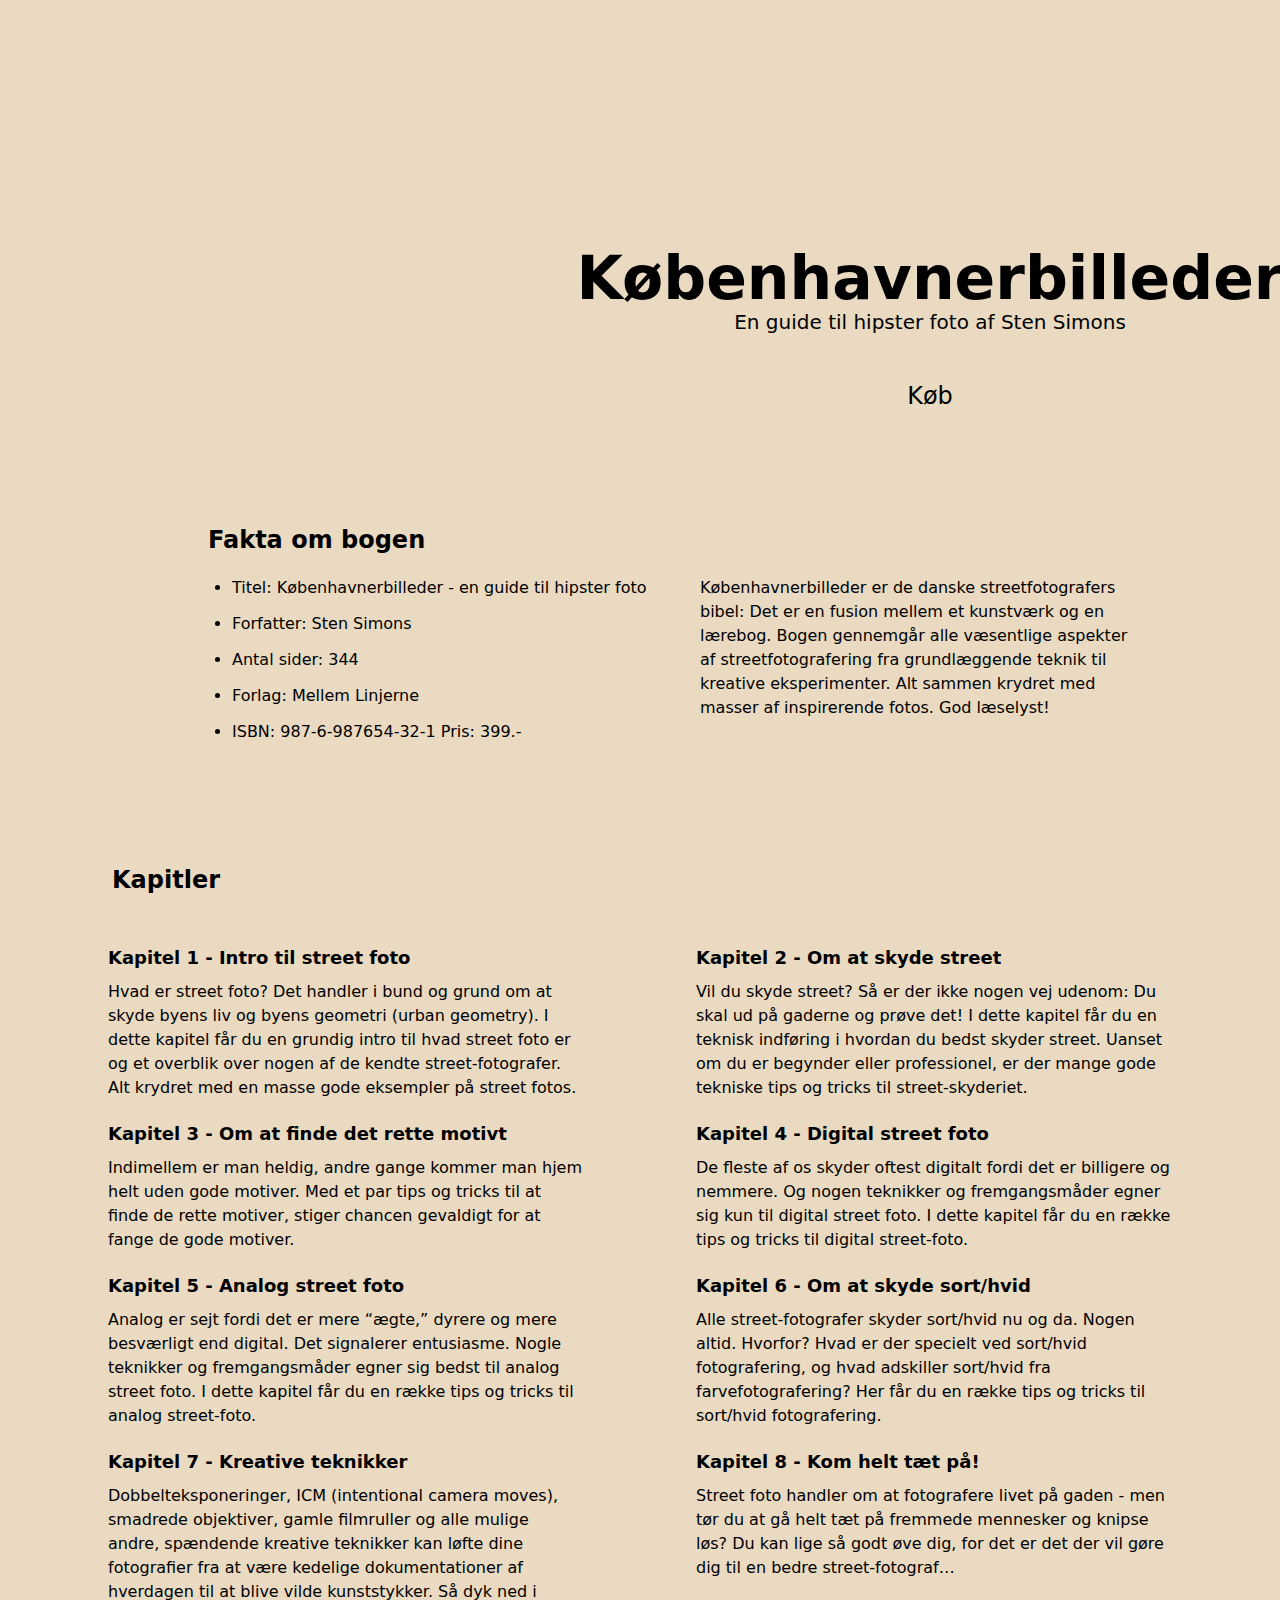
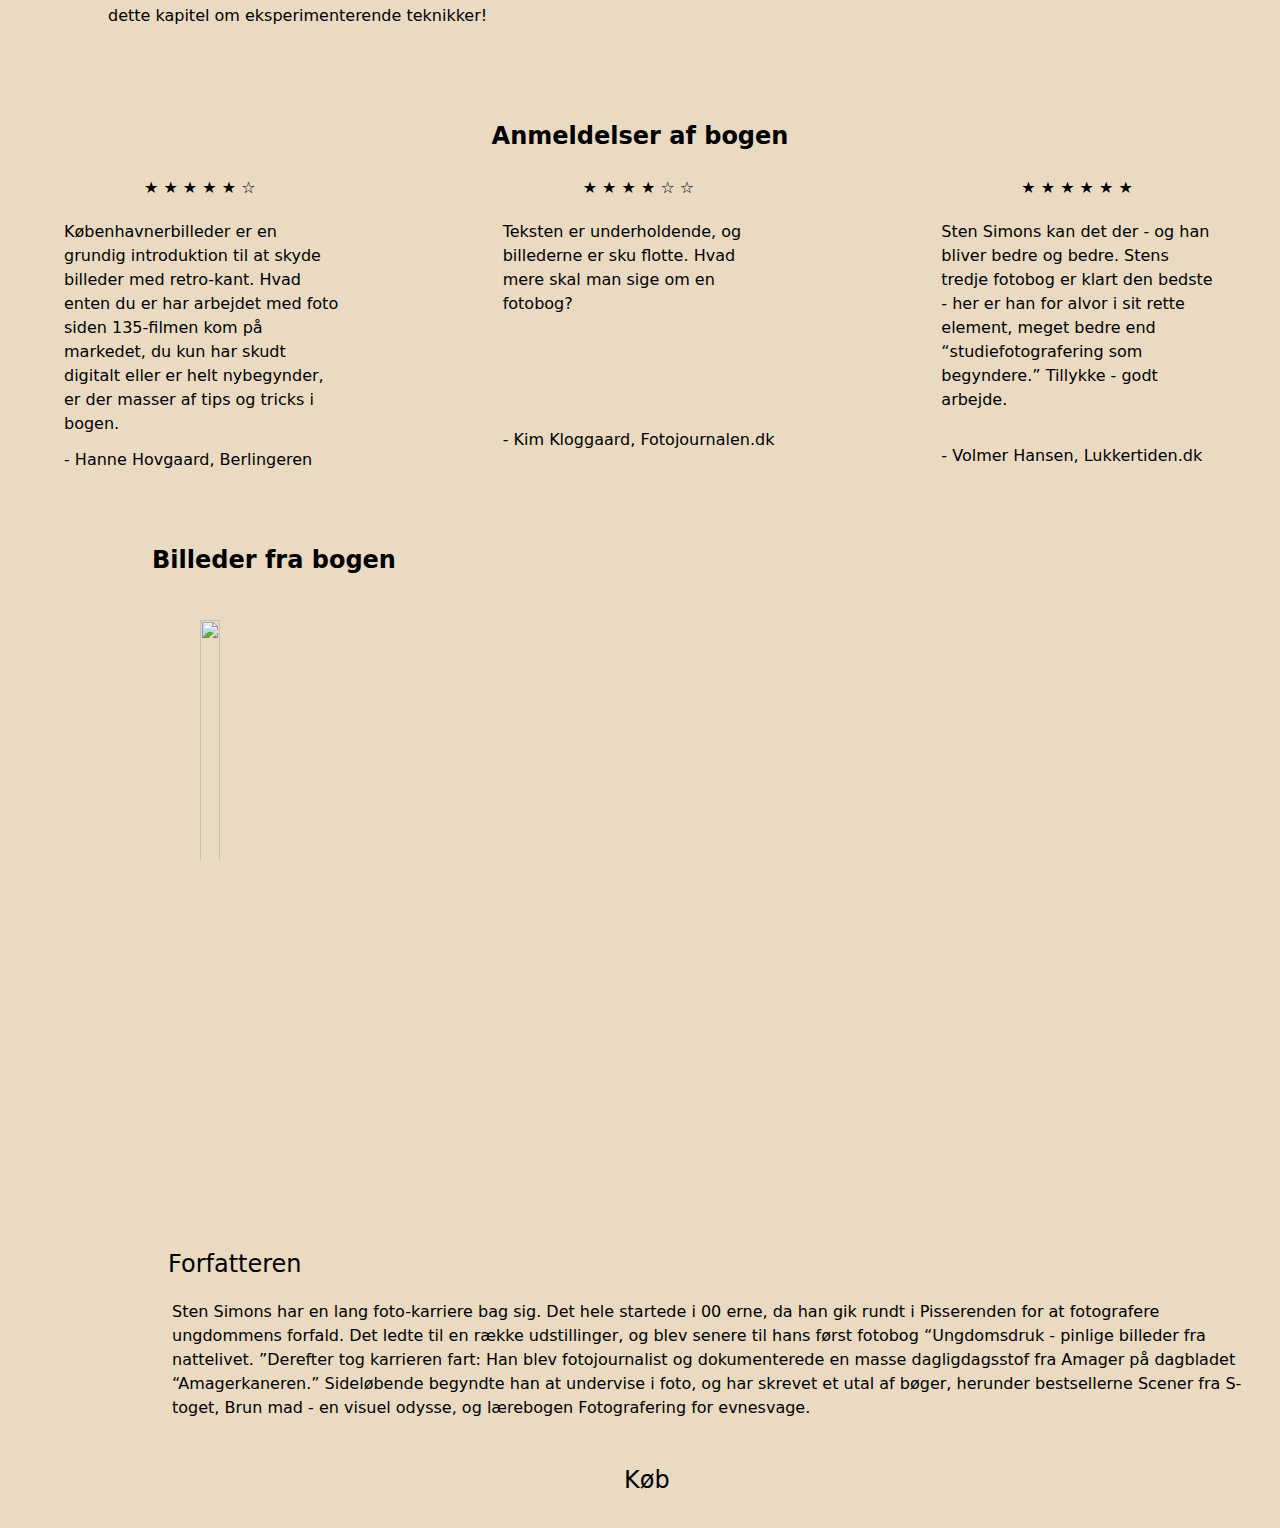
==== index.html @ d5d64728 "Updates" ====
<!DOCTYPE html>
<html lang="en">
  <head>
    <meta charset="UTF-8" />
    <link rel="icon" type="image/svg+xml" href="/vite.svg" />
    <meta name="viewport" content="width=device-width, initial-scale=1.0" />
    <title>Vite App</title>
    <script type="module" crossorigin src="./assets/main.ae54f498.js"></script>
    <link rel="stylesheet" href="./assets/index.a25d8019.css">
  </head>
  <body class=" grid bg-primary bg-green-50">
    <section class=" lg:grid lg:grid-cols-2 lg:mt-10" >
      <div class="lg:max-w-screen-lg">
      <img  src="../billeder/kobenhavnerbilleder_sten_simons.webp" alt="" />
      </div>

      <div class=" m-5 flex flex-col place-items-center lg:mt-52 lg:max-w-screen-lg lg:mr-20 ">
      <h1 class="text-xl font-bold lg:text-6xl">Københavnerbilleder</h1>
      <p class="lg:text-xl">En guide til hipster foto af Sten Simons</p>

      <button class="lg:mt-8 m-auto rounded-md bg-black py-3 px-20 hover:bg-slate-600">
          <p class="text-2xl text-slate-100">Køb</p>
      </button>
      </div>
    </section>

    <h2 class="text-2xl font-bold lg:ml-52 lg:mt-20">Fakta om bogen</h2>
    <section class="flex gap-10 p-20 lg:grid lg:grid-cols-2 lg:ml-44 lg:mr-24 lg:justify-center lg:p-14 lg:pt-5">
      
      <div>
          <li>Titel: Københavnerbilleder - en guide til hipster foto</li>
          <li class="mt-3">Forfatter: Sten Simons</li>
          <li class="mt-3">Antal sider: 344</li>
          <li class="mt-3">Forlag: Mellem Linjerne</li>
          <li class="mt-3">ISBN: 987-6-987654-32-1 Pris: 399.-</li>
      </div>

      <div>
        <p class="lg:text-">
          Københavnerbilleder er de danske streetfotografers bibel: Det er en
          fusion mellem et kunstværk og en lærebog. Bogen gennemgår alle
          væsentlige aspekter af streetfotografering fra grundlæggende teknik
          til kreative eksperimenter. Alt sammen krydret med masser af
          inspirerende fotos. God læselyst!
        </p>
      </div>
    </section>

    <section class=" grid grid-cols-3 gap-5 lg:ml-5 lg:mr-5">
      <img class="" src="../billeder/kobenhavnerbilleder-sten-simons.webp" alt="" />
      <img class="" src="../billeder/kobenhavnerbilleder_oppefra.webp" alt="" />
      <img class="" src="../billeder/kobenhavnerbilleder_aaben_venstre.webp" alt="" />
    </section>

     <h2 class="text-2xl font-bold lg:ml-28 lg:mt-16">Kapitler</h2>
    <section class="p-5 lg:grid lg:grid-cols-2 lg:p-7 lg:gap-x-28 lg:ml-20 lg:mr-20">
      <div class="lg:mt-5">
      <h3 class="text-lg mb-2 font-bold">Kapitel 1 - Intro til street foto</h3>
      <p class="">
        Hvad er street foto? Det handler i bund og grund om at skyde byens liv
        og byens geometri (urban geometry). I dette kapitel får du en grundig
        intro til hvad street foto er og et overblik over nogen af de kendte
        street-fotografer. Alt krydret med en masse gode eksempler på street
        fotos.
      </p>
      </div>

      <div>
      <h3 class="text-lg mb-2 mt-5 font-bold">Kapitel 2 - Om at skyde street</h3>
      <p class="">
        Vil du skyde street? Så er der ikke nogen vej udenom: Du skal ud på
        gaderne og prøve det! I dette kapitel får du en teknisk indføring i
        hvordan du bedst skyder street. Uanset om du er begynder eller
        professionel, er der mange gode tekniske tips og tricks til
        street-skyderiet.
      </p>
      </div>

      <div>
      <h3 class="text-lg mb-2 mt-5 font-bold" >Kapitel 3 - Om at finde det rette motivt</h3>
      <p class="">
        Indimellem er man heldig, andre gange kommer man hjem helt uden gode
        motiver. Med et par tips og tricks til at finde de rette motiver, stiger
        chancen gevaldigt for at fange de gode motiver.
      </p>
      </div>

      <div>
      <h3 class="text-lg mb-2 mt-5 font-bold">Kapitel 4 - Digital street foto</h3>
      <p class="">
        De fleste af os skyder oftest digitalt fordi det er billigere og
        nemmere. Og nogen teknikker og fremgangsmåder egner sig kun til digital
        street foto. I dette kapitel får du en række tips og tricks til digital
        street-foto.
      </p>
      </div>

      <div>
      <h3 class="text-lg mb-2 mt-5 font-bold">Kapitel 5 - Analog street foto</h3>
      <p class="">
        Analog er sejt fordi det er mere “ægte,” dyrere og mere besværligt end
        digital. Det signalerer entusiasme. Nogle teknikker og fremgangsmåder
        egner sig bedst til analog street foto. I dette kapitel får du en række
        tips og tricks til analog street-foto.
      </p>
      </div>
      <div>
      <h3 class="text-lg mb-2 mt-5 font-bold" >Kapitel 6 - Om at skyde sort/hvid</h3>
      <p class="">
        Alle street-fotografer skyder sort/hvid nu og da. Nogen altid. Hvorfor?
        Hvad er der specielt ved sort/hvid fotografering, og hvad adskiller
        sort/hvid fra farvefotografering? Her får du en række tips og tricks til
        sort/hvid fotografering.
      </p>
      </div>

      <div>
      <h3 class="text-lg mb-2 mt-5 font-bold">Kapitel 7 - Kreative teknikker</h3>
      <p class="">
        Dobbelteksponeringer, ICM (intentional camera moves), smadrede
        objektiver, gamle filmruller og alle mulige andre, spændende kreative
        teknikker kan løfte dine fotografier fra at være kedelige
        dokumentationer af hverdagen til at blive vilde kunststykker. Så dyk ned
        i dette kapitel om eksperimenterende teknikker!
      </p>
      </div>

      <div>
      <h3 class="text-lg mb-2 mt-5 font-bold">Kapitel 8 - Kom helt tæt på!</h3>
      <p class="">
        Street foto handler om at fotografere livet på gaden - men tør du at gå
        helt tæt på fremmede mennesker og knipse løs? Du kan lige så godt øve
        dig, for det er det der vil gøre dig til en bedre street-fotograf…
      </p>
      </div>
    </section>

     <h2 class="text-2xl lg:flex lg:justify-center font-bold lg:mt-16 bg-green-100">Anmeldelser af bogen</h2>
    <section class=" lg:grid lg:grid-cols-3 lg:gap-9  bg-green-100 " >

      
      <div class="lg:mx-16 lg:my-6 ">
        <!-- <p class="font-bold">5 af 6 stjerner</p> -->
         <p class="text-black-500 lg:ml-20">&#9733 &#9733 &#9733 &#9733 &#9733 &#9734</p>
        <p class="mt-5">
          Københavnerbilleder er en grundig introduktion til at skyde billeder
          med retro-kant. Hvad enten du er har arbejdet med foto siden
          135-filmen kom på markedet, du kun har skudt digitalt eller er helt
          nybegynder, er der masser af tips og tricks i bogen.
        </p>
        <ul class="mt-3">
          <li>- Hanne Hovgaard, Berlingeren</li>
        </ul>
      </div>

      <div class=" lg:mx-16 lg:my-6">
        <!-- <p class="font-bold">4 af 6 stjerner</p> -->
         <p class="text-black-500 lg:ml-20">&#9733 &#9733 &#9733 &#9733 &#9734 &#9734</p>
        <p class="mt-5">
          Teksten er underholdende, og billederne er sku flotte. Hvad mere skal
          man sige om en fotobog?
        </p>
        <ul class="mt-28" >
          <li>- Kim Kloggaard, Fotojournalen.dk</li>
        </ul>
      </div>

      <div class="lg:mx-16 lg:my-6">
        <!-- <p class="font-bold">6 af 6 stjerner</p> -->
         <p class="text-black-500 lg:ml-20">&#9733 &#9733 &#9733 &#9733 &#9733 &#9733</p>
        <p class="mt-5">
          Sten Simons kan det der - og han bliver bedre og bedre. Stens tredje
          fotobog er klart den bedste - her er han for alvor i sit rette
          element, meget bedre end “studiefotografering som begyndere.” Tillykke
          - godt arbejde.
        </p>
        <ul class="mt-8">
          <li>- Volmer Hansen, Lukkertiden.dk</li>
        </ul>
      </div>
    </section>

    <h2 class="p-2 text-2xl lg:ml-36 lg:mt-10 font-bold">Billeder fra bogen</h2>
    <section class="p-4 lg:p-48 lg:pt-3" > 
      <div class="grid grid-cols-3" >
    <img class="p-2 h-44 lg:h-full" src="../billeder/foraar-med-et-agfa-le-box-2021-17.webp" alt="" />
     <img class="p-2" src="../billeder/orestad-til-islands-brygge-pentax-auto-110.webp" alt="" />
      <img class="p-2" src="../billeder/orestad-til-islands-brygge-pentax-auto-110-24.webp" alt="" />
       <img class="p-2 lg:h-64 lg:w-max" src="../billeder/orestad-til-islands-brygge-pentax-auto-110-17.webp" alt="" />
        <img class="p-2" src="../billeder/amarminoen-med-et-agfa-le-box-11.webp" alt="" />
          <img class="p-2" src="../billeder/agfa-genanvendeligt-kamera-35mm-film-2-5.webp" alt="" />
         </div>
          <div class="grid grid-cols-4" >
          <img class="p-2" src="../billeder/nikkormat-ft2-orestad-c-6.webp" alt="" />
            <img class="p-2" src="../billeder/amarminoen-med-et-agfa-le-box-12.webp" alt="" />
             <img class="p-2 lg:h-max" src="../billeder/_6090022.webp" alt="" />
               <img class="p-2" src="../billeder/nikkormat-ft2-remiseparken-7.webp" alt="" />
         </div>
  </section>

        
  
  <section class="gap-3 flex p-5">
  <div>
    <img class="mt-5 h-full lg:h-2/3 lg:mt-0 lg:ml-32" src="../billeder/sten_simons.jpg" alt="">
  </div>

  <div class=" lg:mt-36">
      <h2 class="p-2 text-2xl">Forfatteren</h2>
      <p class="p-3">
       Sten Simons har en lang foto-karriere bag sig. Det hele startede i 00 erne, da han gik rundt i Pisserenden for at fotografere ungdommens forfald. Det ledte til en række udstillinger, og blev senere til hans først fotobog “Ungdomsdruk - pinlige billeder fra nattelivet. ”Derefter tog karrieren fart: Han blev fotojournalist og dokumenterede en masse dagligdagsstof fra Amager på dagbladet “Amagerkaneren.” Sideløbende begyndte han at undervise i foto, og har skrevet et utal af bøger, herunder bestsellerne Scener fra S-toget, Brun mad - en visuel odysse, og lærebogen Fotografering for evnesvage.
      </p>
      <button class="lg:ml-96 mt-5 m-auto rounded-md bg-black py-3 px-20 hover:bg-slate-600">
          <p class="text-2xl text-slate-100">Køb</p>
      </button>
  </div>
  </section>

   <footer>
   </footer>
    
  </body>
</html>
---- assets/index.a25d8019.css ----
*,:before,:after{box-sizing:border-box;border-width:0;border-style:solid;border-color:currentColor}:before,:after{--tw-content: ""}html{line-height:1.5;-webkit-text-size-adjust:100%;-moz-tab-size:4;-o-tab-size:4;tab-size:4;font-family:ui-sans-serif,system-ui,-apple-system,BlinkMacSystemFont,Segoe UI,Roboto,Helvetica Neue,Arial,Noto Sans,sans-serif,"Apple Color Emoji","Segoe UI Emoji",Segoe UI Symbol,"Noto Color Emoji"}body{margin:0;line-height:inherit}hr{height:0;color:inherit;border-top-width:1px}abbr:where([title]){-webkit-text-decoration:underline dotted;text-decoration:underline dotted}h1,h2,h3,h4,h5,h6{font-size:inherit;font-weight:inherit}a{color:inherit;text-decoration:inherit}b,strong{font-weight:bolder}code,kbd,samp,pre{font-family:ui-monospace,SFMono-Regular,Menlo,Monaco,Consolas,Liberation Mono,Courier New,monospace;font-size:1em}small{font-size:80%}sub,sup{font-size:75%;line-height:0;position:relative;vertical-align:baseline}sub{bottom:-.25em}sup{top:-.5em}table{text-indent:0;border-color:inherit;border-collapse:collapse}button,input,optgroup,select,textarea{font-family:inherit;font-size:100%;font-weight:inherit;line-height:inherit;color:inherit;margin:0;padding:0}button,select{text-transform:none}button,[type=button],[type=reset],[type=submit]{-webkit-appearance:button;background-color:transparent;background-image:none}:-moz-focusring{outline:auto}:-moz-ui-invalid{box-shadow:none}progress{vertical-align:baseline}::-webkit-inner-spin-button,::-webkit-outer-spin-button{height:auto}[type=search]{-webkit-appearance:textfield;outline-offset:-2px}::-webkit-search-decoration{-webkit-appearance:none}::-webkit-file-upload-button{-webkit-appearance:button;font:inherit}summary{display:list-item}blockquote,dl,dd,h1,h2,h3,h4,h5,h6,hr,figure,p,pre{margin:0}fieldset{margin:0;padding:0}legend{padding:0}ol,ul,menu{list-style:none;margin:0;padding:0}textarea{resize:vertical}input::-moz-placeholder,textarea::-moz-placeholder{opacity:1;color:#9ca3af}input::placeholder,textarea::placeholder{opacity:1;color:#9ca3af}button,[role=button]{cursor:pointer}:disabled{cursor:default}img,svg,video,canvas,audio,iframe,embed,object{display:block;vertical-align:middle}img,video{max-width:100%;height:auto}[type=text],[type=email],[type=url],[type=password],[type=number],[type=date],[type=datetime-local],[type=month],[type=search],[type=tel],[type=time],[type=week],[multiple],textarea,select{-webkit-appearance:none;-moz-appearance:none;appearance:none;background-color:#fff;border-color:#6b7280;border-width:1px;border-radius:0;padding:.5rem .75rem;font-size:1rem;line-height:1.5rem;--tw-shadow: 0 0 #0000}[type=text]:focus,[type=email]:focus,[type=url]:focus,[type=password]:focus,[type=number]:focus,[type=date]:focus,[type=datetime-local]:focus,[type=month]:focus,[type=search]:focus,[type=tel]:focus,[type=time]:focus,[type=week]:focus,[multiple]:focus,textarea:focus,select:focus{outline:2px solid transparent;outline-offset:2px;--tw-ring-inset: var(--tw-empty, );--tw-ring-offset-width: 0px;--tw-ring-offset-color: #fff;--tw-ring-color: #2563eb;--tw-ring-offset-shadow: var(--tw-ring-inset) 0 0 0 var(--tw-ring-offset-width) var(--tw-ring-offset-color);--tw-ring-shadow: var(--tw-ring-inset) 0 0 0 calc(1px + var(--tw-ring-offset-width)) var(--tw-ring-color);box-shadow:var(--tw-ring-offset-shadow),var(--tw-ring-shadow),var(--tw-shadow);border-color:#2563eb}input::-moz-placeholder,textarea::-moz-placeholder{color:#6b7280;opacity:1}input::placeholder,textarea::placeholder{color:#6b7280;opacity:1}::-webkit-datetime-edit-fields-wrapper{padding:0}::-webkit-date-and-time-value{min-height:1.5em}::-webkit-datetime-edit,::-webkit-datetime-edit-year-field,::-webkit-datetime-edit-month-field,::-webkit-datetime-edit-day-field,::-webkit-datetime-edit-hour-field,::-webkit-datetime-edit-minute-field,::-webkit-datetime-edit-second-field,::-webkit-datetime-edit-millisecond-field,::-webkit-datetime-edit-meridiem-field{padding-top:0;padding-bottom:0}select{background-image:url("data:image/svg+xml,%3csvg xmlns='http://www.w3.org/2000/svg' fill='none' viewBox='0 0 20 20'%3e%3cpath stroke='%236b7280' stroke-linecap='round' stroke-linejoin='round' stroke-width='1.5' d='M6 8l4 4 4-4'/%3e%3c/svg%3e");background-position:right .5rem center;background-repeat:no-repeat;background-size:1.5em 1.5em;padding-right:2.5rem;-webkit-print-color-adjust:exact;color-adjust:exact;print-color-adjust:exact}[multiple]{background-image:initial;background-position:initial;background-repeat:unset;background-size:initial;padding-right:.75rem;-webkit-print-color-adjust:unset;color-adjust:unset;print-color-adjust:unset}[type=checkbox],[type=radio]{-webkit-appearance:none;-moz-appearance:none;appearance:none;padding:0;-webkit-print-color-adjust:exact;color-adjust:exact;print-color-adjust:exact;display:inline-block;vertical-align:middle;background-origin:border-box;-webkit-user-select:none;-moz-user-select:none;user-select:none;flex-shrink:0;height:1rem;width:1rem;color:#2563eb;background-color:#fff;border-color:#6b7280;border-width:1px;--tw-shadow: 0 0 #0000}[type=checkbox]{border-radius:0}[type=radio]{border-radius:100%}[type=checkbox]:focus,[type=radio]:focus{outline:2px solid transparent;outline-offset:2px;--tw-ring-inset: var(--tw-empty, );--tw-ring-offset-width: 2px;--tw-ring-offset-color: #fff;--tw-ring-color: #2563eb;--tw-ring-offset-shadow: var(--tw-ring-inset) 0 0 0 var(--tw-ring-offset-width) var(--tw-ring-offset-color);--tw-ring-shadow: var(--tw-ring-inset) 0 0 0 calc(2px + var(--tw-ring-offset-width)) var(--tw-ring-color);box-shadow:var(--tw-ring-offset-shadow),var(--tw-ring-shadow),var(--tw-shadow)}[type=checkbox]:checked,[type=radio]:checked{border-color:transparent;background-color:currentColor;background-size:100% 100%;background-position:center;background-repeat:no-repeat}[type=checkbox]:checked{background-image:url("data:image/svg+xml,%3csvg viewBox='0 0 16 16' fill='white' xmlns='http://www.w3.org/2000/svg'%3e%3cpath d='M12.207 4.793a1 1 0 010 1.414l-5 5a1 1 0 01-1.414 0l-2-2a1 1 0 011.414-1.414L6.5 9.086l4.293-4.293a1 1 0 011.414 0z'/%3e%3c/svg%3e")}[type=radio]:checked{background-image:url("data:image/svg+xml,%3csvg viewBox='0 0 16 16' fill='white' xmlns='http://www.w3.org/2000/svg'%3e%3ccircle cx='8' cy='8' r='3'/%3e%3c/svg%3e")}[type=checkbox]:checked:hover,[type=checkbox]:checked:focus,[type=radio]:checked:hover,[type=radio]:checked:focus{border-color:transparent;background-color:currentColor}[type=checkbox]:indeterminate{background-image:url("data:image/svg+xml,%3csvg xmlns='http://www.w3.org/2000/svg' fill='none' viewBox='0 0 16 16'%3e%3cpath stroke='white' stroke-linecap='round' stroke-linejoin='round' stroke-width='2' d='M4 8h8'/%3e%3c/svg%3e");border-color:transparent;background-color:currentColor;background-size:100% 100%;background-position:center;background-repeat:no-repeat}[type=checkbox]:indeterminate:hover,[type=checkbox]:indeterminate:focus{border-color:transparent;background-color:currentColor}[type=file]{background:unset;border-color:inherit;border-width:0;border-radius:0;padding:0;font-size:unset;line-height:inherit}[type=file]:focus{outline:1px solid ButtonText;outline:1px auto -webkit-focus-ring-color}*,:before,:after{--tw-border-spacing-x: 0;--tw-border-spacing-y: 0;--tw-translate-x: 0;--tw-translate-y: 0;--tw-rotate: 0;--tw-skew-x: 0;--tw-skew-y: 0;--tw-scale-x: 1;--tw-scale-y: 1;--tw-pan-x: ;--tw-pan-y: ;--tw-pinch-zoom: ;--tw-scroll-snap-strictness: proximity;--tw-ordinal: ;--tw-slashed-zero: ;--tw-numeric-figure: ;--tw-numeric-spacing: ;--tw-numeric-fraction: ;--tw-ring-inset: ;--tw-ring-offset-width: 0px;--tw-ring-offset-color: #fff;--tw-ring-color: rgb(59 130 246 / .5);--tw-ring-offset-shadow: 0 0 #0000;--tw-ring-shadow: 0 0 #0000;--tw-shadow: 0 0 #0000;--tw-shadow-colored: 0 0 #0000;--tw-blur: ;--tw-brightness: ;--tw-contrast: ;--tw-grayscale: ;--tw-hue-rotate: ;--tw-invert: ;--tw-saturate: ;--tw-sepia: ;--tw-drop-shadow: ;--tw-backdrop-blur: ;--tw-backdrop-brightness: ;--tw-backdrop-contrast: ;--tw-backdrop-grayscale: ;--tw-backdrop-hue-rotate: ;--tw-backdrop-invert: ;--tw-backdrop-opacity: ;--tw-backdrop-saturate: ;--tw-backdrop-sepia: }::-webkit-backdrop{--tw-border-spacing-x: 0;--tw-border-spacing-y: 0;--tw-translate-x: 0;--tw-translate-y: 0;--tw-rotate: 0;--tw-skew-x: 0;--tw-skew-y: 0;--tw-scale-x: 1;--tw-scale-y: 1;--tw-pan-x: ;--tw-pan-y: ;--tw-pinch-zoom: ;--tw-scroll-snap-strictness: proximity;--tw-ordinal: ;--tw-slashed-zero: ;--tw-numeric-figure: ;--tw-numeric-spacing: ;--tw-numeric-fraction: ;--tw-ring-inset: ;--tw-ring-offset-width: 0px;--tw-ring-offset-color: #fff;--tw-ring-color: rgb(59 130 246 / .5);--tw-ring-offset-shadow: 0 0 #0000;--tw-ring-shadow: 0 0 #0000;--tw-shadow: 0 0 #0000;--tw-shadow-colored: 0 0 #0000;--tw-blur: ;--tw-brightness: ;--tw-contrast: ;--tw-grayscale: ;--tw-hue-rotate: ;--tw-invert: ;--tw-saturate: ;--tw-sepia: ;--tw-drop-shadow: ;--tw-backdrop-blur: ;--tw-backdrop-brightness: ;--tw-backdrop-contrast: ;--tw-backdrop-grayscale: ;--tw-backdrop-hue-rotate: ;--tw-backdrop-invert: ;--tw-backdrop-opacity: ;--tw-backdrop-saturate: ;--tw-backdrop-sepia: }::backdrop{--tw-border-spacing-x: 0;--tw-border-spacing-y: 0;--tw-translate-x: 0;--tw-translate-y: 0;--tw-rotate: 0;--tw-skew-x: 0;--tw-skew-y: 0;--tw-scale-x: 1;--tw-scale-y: 1;--tw-pan-x: ;--tw-pan-y: ;--tw-pinch-zoom: ;--tw-scroll-snap-strictness: proximity;--tw-ordinal: ;--tw-slashed-zero: ;--tw-numeric-figure: ;--tw-numeric-spacing: ;--tw-numeric-fraction: ;--tw-ring-inset: ;--tw-ring-offset-width: 0px;--tw-ring-offset-color: #fff;--tw-ring-color: rgb(59 130 246 / .5);--tw-ring-offset-shadow: 0 0 #0000;--tw-ring-shadow: 0 0 #0000;--tw-shadow: 0 0 #0000;--tw-shadow-colored: 0 0 #0000;--tw-blur: ;--tw-brightness: ;--tw-contrast: ;--tw-grayscale: ;--tw-hue-rotate: ;--tw-invert: ;--tw-saturate: ;--tw-sepia: ;--tw-drop-shadow: ;--tw-backdrop-blur: ;--tw-backdrop-brightness: ;--tw-backdrop-contrast: ;--tw-backdrop-grayscale: ;--tw-backdrop-hue-rotate: ;--tw-backdrop-invert: ;--tw-backdrop-opacity: ;--tw-backdrop-saturate: ;--tw-backdrop-sepia: }.m-5{margin:1.25rem}.m-auto{margin:auto}.mt-3{margin-top:.75rem}.mb-2{margin-bottom:.5rem}.mt-5{margin-top:1.25rem}.mt-28{margin-top:7rem}.mt-8{margin-top:2rem}.flex{display:flex}.grid{display:grid}.h-44{height:11rem}.h-full{height:100%}.grid-cols-3{grid-template-columns:repeat(3,minmax(0,1fr))}.grid-cols-4{grid-template-columns:repeat(4,minmax(0,1fr))}.flex-col{flex-direction:column}.place-items-center{place-items:center}.gap-10{gap:2.5rem}.gap-5{gap:1.25rem}.gap-3{gap:.75rem}.rounded-md{border-radius:.375rem}.bg-primary{--tw-bg-opacity: 1;background-color:rgb(233 218 193 / var(--tw-bg-opacity))}.p-20{padding:5rem}.p-5{padding:1.25rem}.p-2{padding:.5rem}.p-4{padding:1rem}.p-3{padding:.75rem}.py-3{padding-top:.75rem;padding-bottom:.75rem}.px-20{padding-left:5rem;padding-right:5rem}.text-xl{font-size:1.25rem;line-height:1.75rem}.text-2xl{font-size:1.5rem;line-height:2rem}.text-lg{font-size:1.125rem;line-height:1.75rem}.font-bold{font-weight:700}.ring{--tw-ring-offset-shadow: var(--tw-ring-inset) 0 0 0 var(--tw-ring-offset-width) var(--tw-ring-offset-color);--tw-ring-shadow: var(--tw-ring-inset) 0 0 0 calc(3px + var(--tw-ring-offset-width)) var(--tw-ring-color);box-shadow:var(--tw-ring-offset-shadow),var(--tw-ring-shadow),var(--tw-shadow, 0 0 #0000)}@media (min-width: 1024px){.lg\:mx-16{margin-left:4rem;margin-right:4rem}.lg\:my-6{margin-top:1.5rem;margin-bottom:1.5rem}.lg\:mt-10{margin-top:2.5rem}.lg\:mt-52{margin-top:13rem}.lg\:mr-20{margin-right:5rem}.lg\:mt-8{margin-top:2rem}.lg\:ml-52{margin-left:13rem}.lg\:mt-20{margin-top:5rem}.lg\:ml-44{margin-left:11rem}.lg\:mr-24{margin-right:6rem}.lg\:ml-5{margin-left:1.25rem}.lg\:mr-5{margin-right:1.25rem}.lg\:ml-28{margin-left:7rem}.lg\:mt-16{margin-top:4rem}.lg\:ml-20{margin-left:5rem}.lg\:mt-5{margin-top:1.25rem}.lg\:ml-36{margin-left:9rem}.lg\:mt-0{margin-top:0}.lg\:ml-32{margin-left:8rem}.lg\:mt-36{margin-top:9rem}.lg\:ml-96{margin-left:24rem}.lg\:flex{display:flex}.lg\:grid{display:grid}.lg\:h-full{height:100%}.lg\:h-64{height:16rem}.lg\:h-max{height:-webkit-max-content;height:-moz-max-content;height:max-content}.lg\:h-2\/3{height:66.666667%}.lg\:w-max{width:-webkit-max-content;width:-moz-max-content;width:max-content}.lg\:max-w-screen-lg{max-width:1024px}.lg\:grid-cols-2{grid-template-columns:repeat(2,minmax(0,1fr))}.lg\:grid-cols-3{grid-template-columns:repeat(3,minmax(0,1fr))}.lg\:justify-center{justify-content:center}.lg\:gap-9{gap:2.25rem}.lg\:gap-x-28{-moz-column-gap:7rem;column-gap:7rem}.lg\:p-14{padding:3.5rem}.lg\:p-7{padding:1.75rem}.lg\:p-48{padding:12rem}.lg\:pt-5{padding-top:1.25rem}.lg\:pt-3{padding-top:.75rem}.lg\:text-6xl{font-size:3.75rem;line-height:1}.lg\:text-xl{font-size:1.25rem;line-height:1.75rem}}
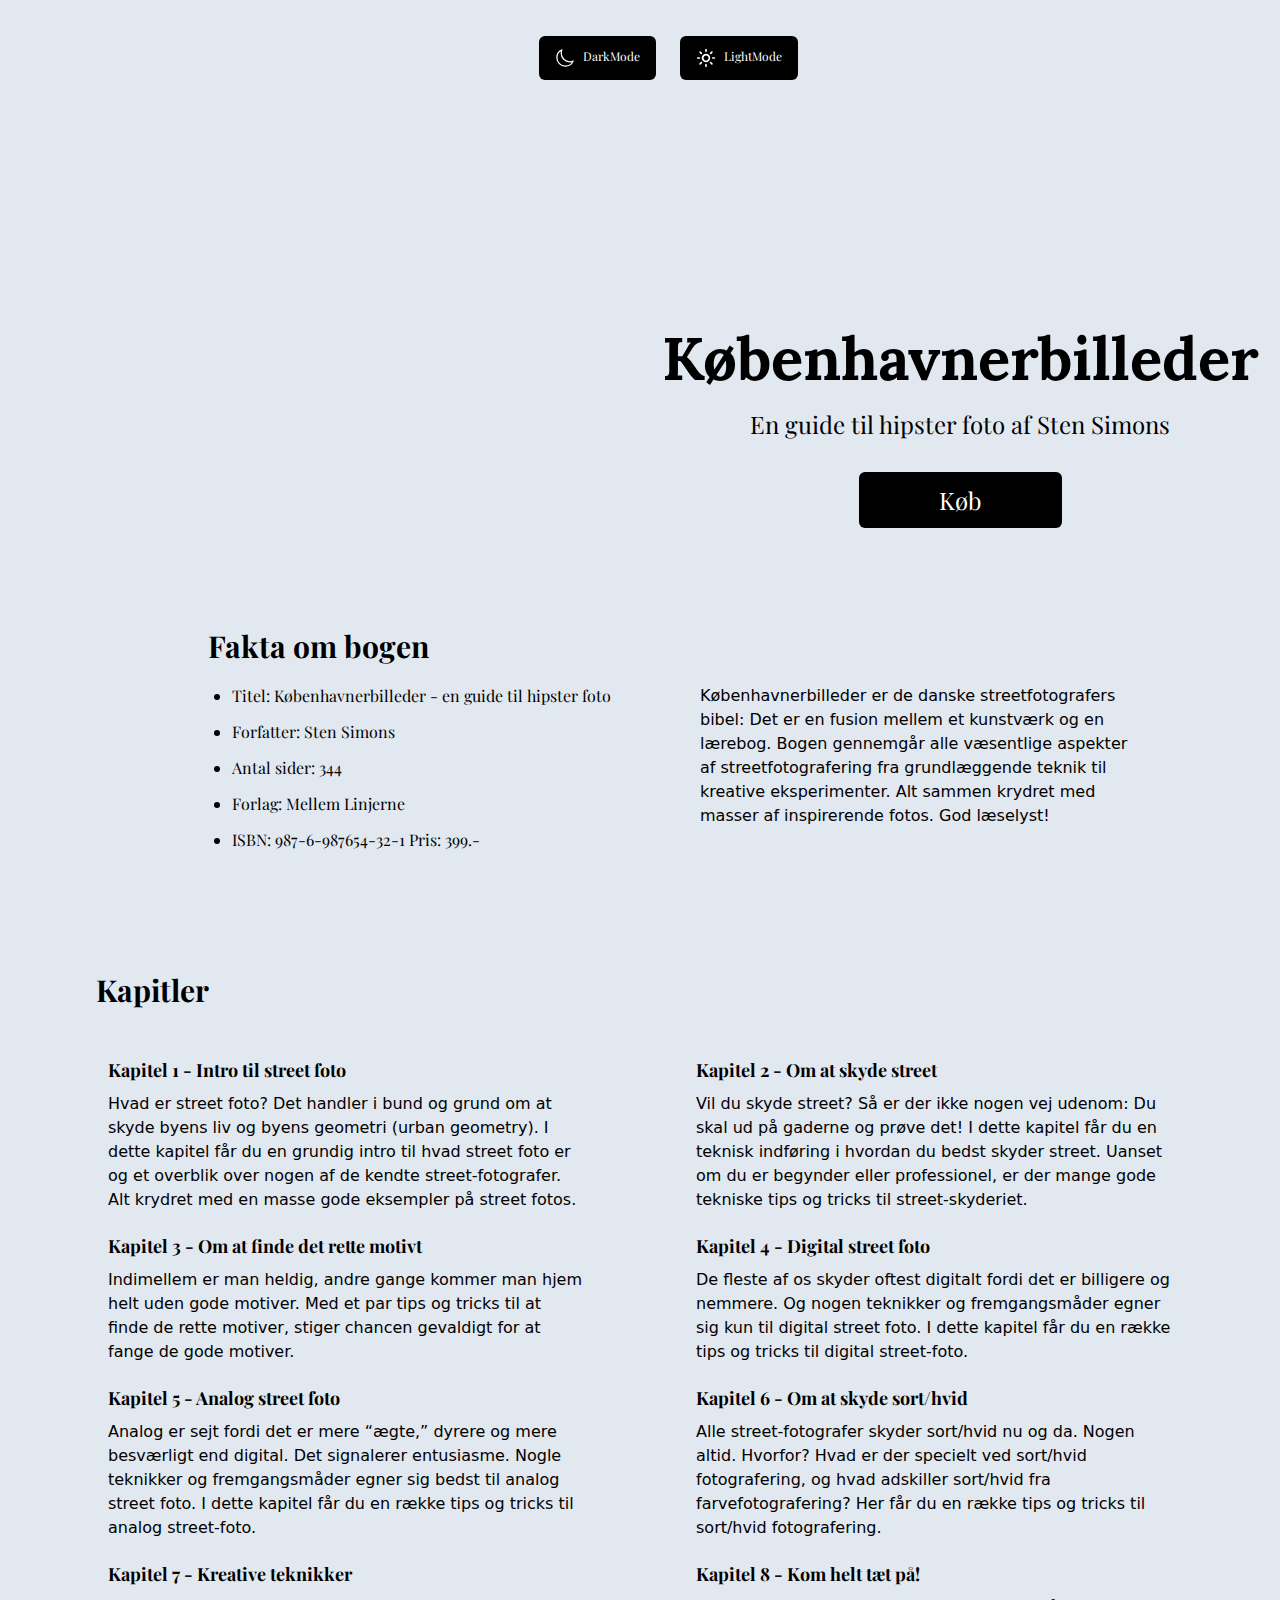
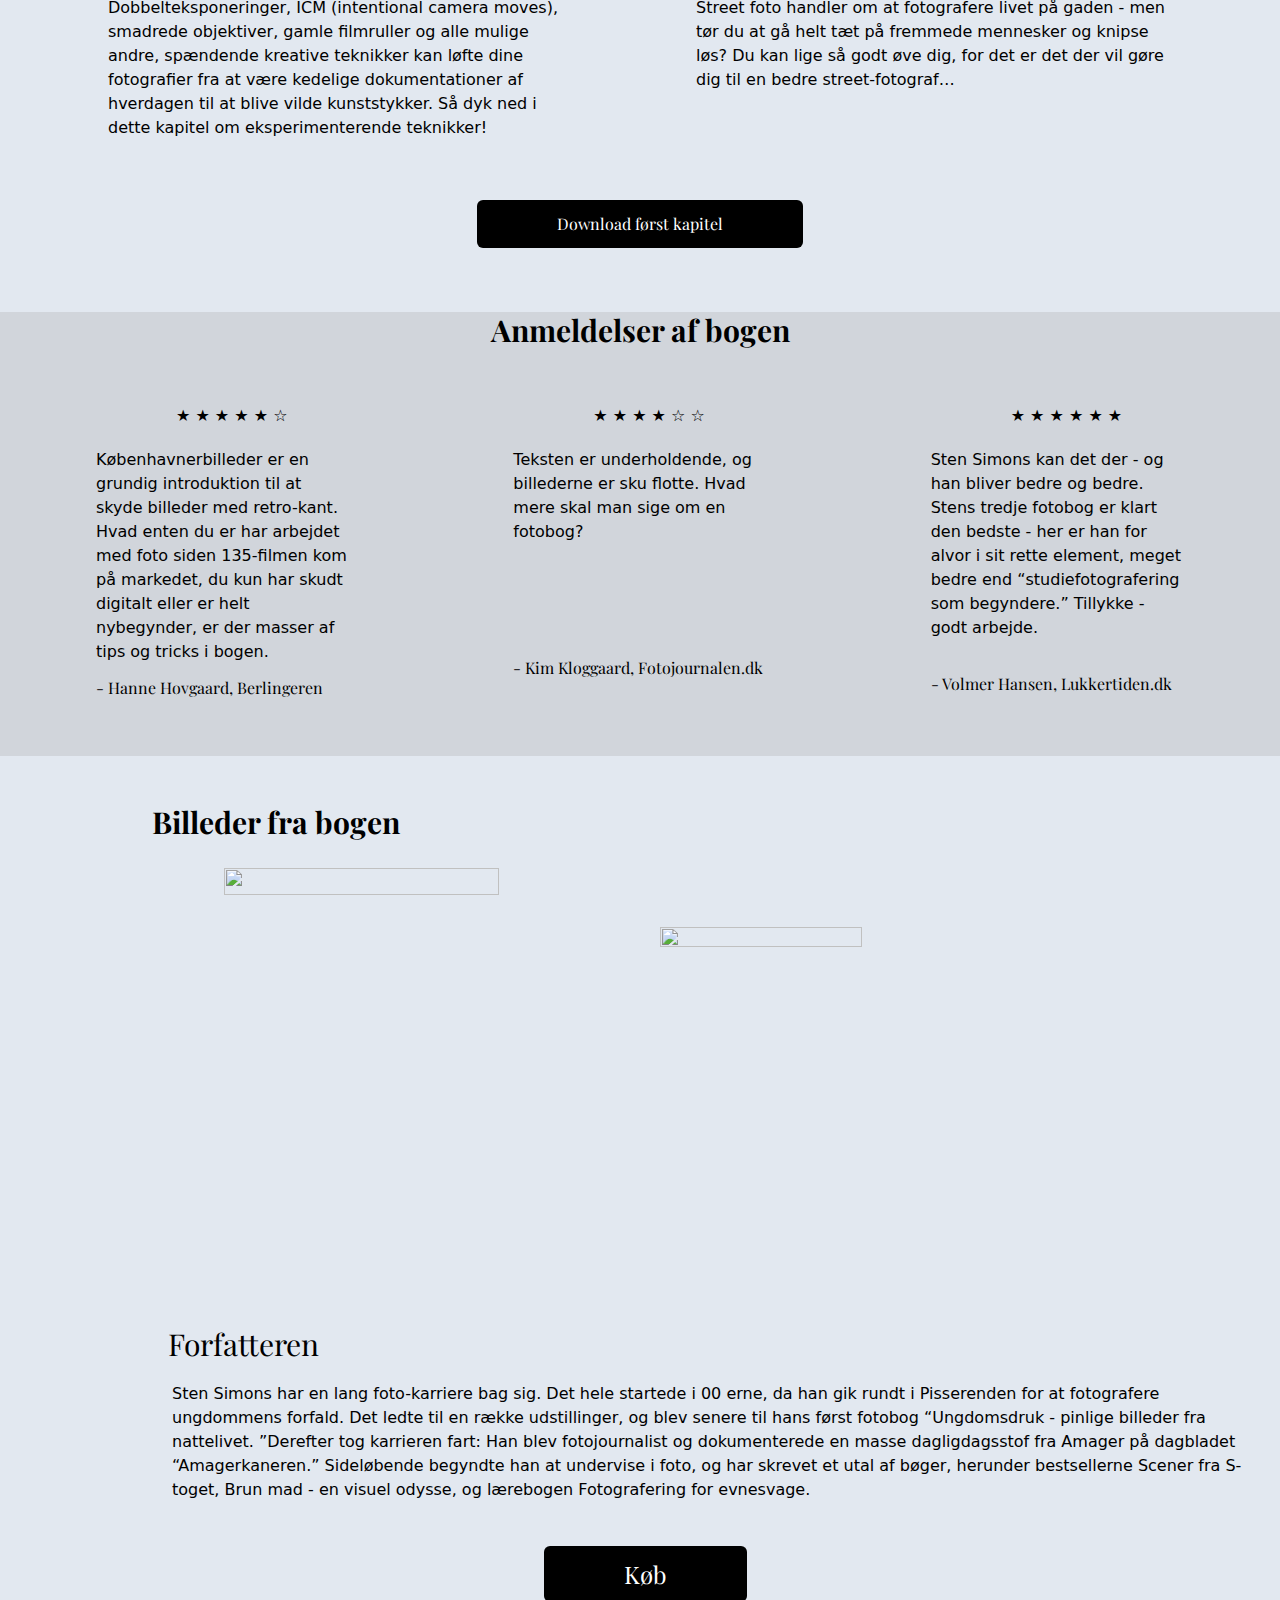
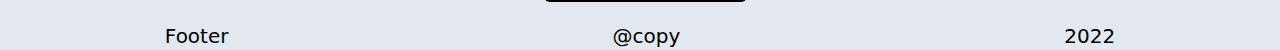
==== commit c8bee062: "Updates" ====
--- a/index.html
+++ b/index.html
@@ -5,29 +5,52 @@
     <link rel="icon" type="image/svg+xml" href="/vite.svg" />
     <meta name="viewport" content="width=device-width, initial-scale=1.0" />
     <title>Vite App</title>
-    <script type="module" crossorigin src="./assets/main.ae54f498.js"></script>
-    <link rel="stylesheet" href="./assets/index.a25d8019.css">
+ 
+<link rel="preconnect" href="https://fonts.googleapis.com"> 
+<link rel="preconnect" href="https://fonts.gstatic.com" crossorigin> 
+<link href="https://fonts.googleapis.com/css2?family=Lora&family=Playfair+Display&family=Rye&display=swap" rel="stylesheet">
+ 
+    <script type="module" crossorigin src="./assets/main.95c1da61.js"></script>
+    <link rel="stylesheet" href="./assets/index.a8d910e2.css">
   </head>
-  <body class=" grid bg-primary bg-green-50">
+
+
+  <body class=" grid bg-primary bg-slate-200 dark:bg-slate-900 ">
+
+
+<header>
+  <div class="flex gap-6 lg:justify-center lg:mr-6 mt-5 ml-20">
+      <button id="darkMode" class="lg:mt-4  rounded-md bg-black py-3 px-4 hover:bg-slate-600 dark:bg-cyan-900 dark:hover:bg-slate-600 flex gap-2">
+          <svg width="20" height="20" viewBox="0 0 512 512"><path fill="none" stroke="#FFFFFF" stroke-linecap="round" stroke-linejoin="round" stroke-width="32" d="M160 136c0-30.62 4.51-61.61 16-88C99.57 81.27 48 159.32 48 248c0 119.29 96.71 216 216 216c88.68 0 166.73-51.57 200-128c-26.39 11.49-57.38 16-88 16c-119.29 0-216-96.71-216-216Z"/></svg>
+        <h2 class= "text-xs text-white" >DarkMode</h2> 
+      </button>
+ <button id="lightMode" class=" flex gap-2 lg:mt-4 rounded-md bg-black py-3 px-4 hover:bg-slate-600 dark:bg-cyan-900 dark:hover:bg-slate-600">
+  <svg width="20" height="20" viewBox="0 0 24 24"><path fill="none" stroke="#FFFFFF" stroke-linecap="round" stroke-linejoin="round" stroke-width="2" d="M14.828 14.828a4 4 0 1 0-5.656-5.656a4 4 0 0 0 5.656 5.656zm-8.485 2.829l-1.414 1.414M6.343 6.343L4.929 4.929m12.728 1.414l1.414-1.414m-1.414 12.728l1.414 1.414M4 12H2m10-8V2m8 10h2m-10 8v2"/></svg>  
+
+  <h2 class= "text-xs text-white" >LightMode</h2> 
+      </button>
+  </div>
+</header>
+
     <section class=" lg:grid lg:grid-cols-2 lg:mt-10" >
-      <div class="lg:max-w-screen-lg">
+      <div class="lg:w-auto">
       <img  src="../billeder/kobenhavnerbilleder_sten_simons.webp" alt="" />
       </div>
 
-      <div class=" m-5 flex flex-col place-items-center lg:mt-52 lg:max-w-screen-lg lg:mr-20 ">
-      <h1 class="text-xl font-bold lg:text-6xl">Københavnerbilleder</h1>
-      <p class="lg:text-xl">En guide til hipster foto af Sten Simons</p>
-
-      <button class="lg:mt-8 m-auto rounded-md bg-black py-3 px-20 hover:bg-slate-600">
-          <p class="text-2xl text-slate-100">Køb</p>
-      </button>
-      </div>
-    </section>
-
-    <h2 class="text-2xl font-bold lg:ml-52 lg:mt-20">Fakta om bogen</h2>
-    <section class="flex gap-10 p-20 lg:grid lg:grid-cols-2 lg:ml-44 lg:mr-24 lg:justify-center lg:p-14 lg:pt-5">
+      <div class=" m-5 lg:flex flex-col place-items-center lg:mt-52 lg:max-w-screen-lg lg:mr-20 ml-20 ">
+      <h1 class="text-3xl font-bold lg:text-6xl dark:text-white">Københavnerbilleder</h1>
+      <h2 class="lg:text-2xl dark:text-white mt-5">En guide til hipster foto af Sten Simons </h2>
+
+      <button class="mt-8 m-auto rounded-md bg-black py-3 px-20 hover:bg-slate-600 dark:bg-cyan-900 dark:hover:bg-slate-600">
+          <h2 class= "text-2xl text-white" >Køb</h2> 
+      </button>
+      </div>
+    </section>
+
+    <h2 class="text-3xl font-bold lg:ml-52 ml-6 mt-20 dark:text-white">Fakta om bogen</h2>
+    <section class="lg:flex gap-10 p-20 lg:grid lg:grid-cols-2 lg:ml-44 lg:mr-24 lg:justify-center lg:p-14 lg:pt-5">
       
-      <div>
+      <div class="dark:text-white">
           <li>Titel: Københavnerbilleder - en guide til hipster foto</li>
           <li class="mt-3">Forfatter: Sten Simons</li>
           <li class="mt-3">Antal sider: 344</li>
@@ -36,7 +59,7 @@
       </div>
 
       <div>
-        <p class="lg:text-">
+        <p class=" dark:text-white">
           Københavnerbilleder er de danske streetfotografers bibel: Det er en
           fusion mellem et kunstværk og en lærebog. Bogen gennemgår alle
           væsentlige aspekter af streetfotografering fra grundlæggende teknik
@@ -46,14 +69,14 @@
       </div>
     </section>
 
-    <section class=" grid grid-cols-3 gap-5 lg:ml-5 lg:mr-5">
-      <img class="" src="../billeder/kobenhavnerbilleder-sten-simons.webp" alt="" />
-      <img class="" src="../billeder/kobenhavnerbilleder_oppefra.webp" alt="" />
-      <img class="" src="../billeder/kobenhavnerbilleder_aaben_venstre.webp" alt="" />
-    </section>
-
-     <h2 class="text-2xl font-bold lg:ml-28 lg:mt-16">Kapitler</h2>
-    <section class="p-5 lg:grid lg:grid-cols-2 lg:p-7 lg:gap-x-28 lg:ml-20 lg:mr-20">
+    <section class=" lg:grid lg:grid-cols-3 lg:gap-5 ml-5 lg:mr-5  ">
+      <img class="lg:w-full w-96" src="../billeder/kobenhavnerbilleder-sten-simons.webp" alt="" />
+      <img class="lg:w-full w-96" src="../billeder/kobenhavnerbilleder_oppefra.webp" alt="" />
+      <img class="lg:w-full w-96" src="../billeder/kobenhavnerbilleder_aaben_venstre.webp" alt="" />
+    </section>
+
+     <h2 class="text-3xl font-bold lg:ml-24 mt-16 ml-5 dark:text-white">Kapitler</h2>
+    <section class="p-5 lg:grid lg:grid-cols-2 lg:p-7 lg:gap-x-28 lg:ml-20 lg:mr-20 dark:text-white">
       <div class="lg:mt-5">
       <h3 class="text-lg mb-2 font-bold">Kapitel 1 - Intro til street foto</h3>
       <p class="">
@@ -135,8 +158,12 @@
       </div>
     </section>
 
-     <h2 class="text-2xl lg:flex lg:justify-center font-bold lg:mt-16 bg-green-100">Anmeldelser af bogen</h2>
-    <section class=" lg:grid lg:grid-cols-3 lg:gap-9  bg-green-100 " >
+     <button class="lg:mt-8 m-auto rounded-md bg-black py-3 px-20 hover:bg-slate-600 dark:bg-cyan-900 dark:hover:bg-slate-600">
+          <h2 class= "text-s text-white" >Download først kapitel</h2> 
+      </button>
+
+     <h2 class="text-3xl lg:flex lg:justify-center font-bold mt-16 bg-gray-300">Anmeldelser af bogen</h2>
+    <section class=" lg:grid lg:grid-cols-3 lg:gap-9   bg-gray-300 p-8" >
 
       
       <div class="lg:mx-16 lg:my-6 ">
@@ -160,7 +187,7 @@
           Teksten er underholdende, og billederne er sku flotte. Hvad mere skal
           man sige om en fotobog?
         </p>
-        <ul class="mt-28" >
+        <ul class="lg:mt-28 mt-5" >
           <li>- Kim Kloggaard, Fotojournalen.dk</li>
         </ul>
       </div>
@@ -174,49 +201,52 @@
           element, meget bedre end “studiefotografering som begyndere.” Tillykke
           - godt arbejde.
         </p>
-        <ul class="mt-8">
+        <ul class="lg:mt-8 mt-5">
           <li>- Volmer Hansen, Lukkertiden.dk</li>
         </ul>
       </div>
     </section>
 
-    <h2 class="p-2 text-2xl lg:ml-36 lg:mt-10 font-bold">Billeder fra bogen</h2>
-    <section class="p-4 lg:p-48 lg:pt-3" > 
-      <div class="grid grid-cols-3" >
-    <img class="p-2 h-44 lg:h-full" src="../billeder/foraar-med-et-agfa-le-box-2021-17.webp" alt="" />
-     <img class="p-2" src="../billeder/orestad-til-islands-brygge-pentax-auto-110.webp" alt="" />
-      <img class="p-2" src="../billeder/orestad-til-islands-brygge-pentax-auto-110-24.webp" alt="" />
-       <img class="p-2 lg:h-64 lg:w-max" src="../billeder/orestad-til-islands-brygge-pentax-auto-110-17.webp" alt="" />
-        <img class="p-2" src="../billeder/amarminoen-med-et-agfa-le-box-11.webp" alt="" />
-          <img class="p-2" src="../billeder/agfa-genanvendeligt-kamera-35mm-film-2-5.webp" alt="" />
+    <h2 class="p-2 text-3xl lg:ml-36 lg:mt-10 font-bold dark:text-white">Billeder fra bogen</h2>
+    <section class="p-4 lg:p-48 lg:pt-3 ml-6" > 
+      <div class="grid lg:grid-cols-3 grid-cols-2" >
+    <img class="lg:w-full w-96 p-2 lg:h-full" src="../billeder/foraar-med-et-agfa-le-box-2021-17.webp" alt="" />
+     <img class="lg:w-full w-96 p-2" src="../billeder/orestad-til-islands-brygge-pentax-auto-110.webp" alt="" />
+      <img class="lg:w-full w-96 p-2" src="../billeder/orestad-til-islands-brygge-pentax-auto-110-24.webp" alt="" />
+       <img class=" w-96 p-2 lg:w-72" src="../billeder/orestad-til-islands-brygge-pentax-auto-110-17.webp" alt="" />
+        <img class="lg:w-full w-96 p-2" src="../billeder/amarminoen-med-et-agfa-le-box-11.webp" alt="" />
+          <img class="lg:w-full w-96 p-2" src="../billeder/agfa-genanvendeligt-kamera-35mm-film-2-5.webp" alt="" />
          </div>
-          <div class="grid grid-cols-4" >
-          <img class="p-2" src="../billeder/nikkormat-ft2-orestad-c-6.webp" alt="" />
-            <img class="p-2" src="../billeder/amarminoen-med-et-agfa-le-box-12.webp" alt="" />
-             <img class="p-2 lg:h-max" src="../billeder/_6090022.webp" alt="" />
-               <img class="p-2" src="../billeder/nikkormat-ft2-remiseparken-7.webp" alt="" />
-         </div>
+          <div class="grid lg:grid-cols-4 grid-cols-2" >
+          <img class="lg:w-full w-96 p-2" src="../billeder/nikkormat-ft2-orestad-c-6.webp" alt="" />
+            <img class="lg:w-full w-96 p-2" src="../billeder/amarminoen-med-et-agfa-le-box-12.webp" alt="" />
+             <img class="lg:w-full w-96 p-2 lg:h-max" src="../billeder/_6090022.webp" alt="" />
+               <img class="lg:w-full w-96 p-2" src="../billeder/nikkormat-ft2-remiseparken-7.webp" alt="" />
+          </div>
   </section>
 
         
   
-  <section class="gap-3 flex p-5">
+  <section class="gap-3 lg:flex p-5">
   <div>
     <img class="mt-5 h-full lg:h-2/3 lg:mt-0 lg:ml-32" src="../billeder/sten_simons.jpg" alt="">
   </div>
 
   <div class=" lg:mt-36">
-      <h2 class="p-2 text-2xl">Forfatteren</h2>
-      <p class="p-3">
+      <h2 class="p-2 text-3xl dark:text-white">Forfatteren</h2>
+      <p class="p-3 dark:text-white">
        Sten Simons har en lang foto-karriere bag sig. Det hele startede i 00 erne, da han gik rundt i Pisserenden for at fotografere ungdommens forfald. Det ledte til en række udstillinger, og blev senere til hans først fotobog “Ungdomsdruk - pinlige billeder fra nattelivet. ”Derefter tog karrieren fart: Han blev fotojournalist og dokumenterede en masse dagligdagsstof fra Amager på dagbladet “Amagerkaneren.” Sideløbende begyndte han at undervise i foto, og har skrevet et utal af bøger, herunder bestsellerne Scener fra S-toget, Brun mad - en visuel odysse, og lærebogen Fotografering for evnesvage.
       </p>
-      <button class="lg:ml-96 mt-5 m-auto rounded-md bg-black py-3 px-20 hover:bg-slate-600">
-          <p class="text-2xl text-slate-100">Køb</p>
+     <button class="lg:mt-8 m-auto rounded-md bg-black py-3 px-20 hover:bg-slate-600 dark:bg-cyan-900 dark:hover:bg-slate-600 lg:flex lg:ml-96">
+         <h2 class= "text-2xl text-white" >Køb</h2> 
       </button>
   </div>
   </section>
 
-   <footer>
+   <footer class="flex justify-center lg:gap-96">
+    <p class="text-xl">Footer</p>
+    <p class="text-xl">@copy</p>
+    <p class="text-xl">2022</p>
    </footer>
     
   </body>
--- a/assets/index.a8d910e2.css
+++ b/assets/index.a8d910e2.css
@@ -0,0 +1 @@
+*,:before,:after{box-sizing:border-box;border-width:0;border-style:solid;border-color:#e5e7eb}:before,:after{--tw-content: ""}html{line-height:1.5;-webkit-text-size-adjust:100%;-moz-tab-size:4;-o-tab-size:4;tab-size:4;font-family:ui-sans-serif,system-ui,-apple-system,BlinkMacSystemFont,Segoe UI,Roboto,Helvetica Neue,Arial,Noto Sans,sans-serif,"Apple Color Emoji","Segoe UI Emoji",Segoe UI Symbol,"Noto Color Emoji"}body{margin:0;line-height:inherit}hr{height:0;color:inherit;border-top-width:1px}abbr:where([title]){-webkit-text-decoration:underline dotted;text-decoration:underline dotted}h1,h2,h3,h4,h5,h6{font-size:inherit;font-weight:inherit}a{color:inherit;text-decoration:inherit}b,strong{font-weight:bolder}code,kbd,samp,pre{font-family:ui-monospace,SFMono-Regular,Menlo,Monaco,Consolas,Liberation Mono,Courier New,monospace;font-size:1em}small{font-size:80%}sub,sup{font-size:75%;line-height:0;position:relative;vertical-align:baseline}sub{bottom:-.25em}sup{top:-.5em}table{text-indent:0;border-color:inherit;border-collapse:collapse}button,input,optgroup,select,textarea{font-family:inherit;font-size:100%;font-weight:inherit;line-height:inherit;color:inherit;margin:0;padding:0}button,select{text-transform:none}button,[type=button],[type=reset],[type=submit]{-webkit-appearance:button;background-color:transparent;background-image:none}:-moz-focusring{outline:auto}:-moz-ui-invalid{box-shadow:none}progress{vertical-align:baseline}::-webkit-inner-spin-button,::-webkit-outer-spin-button{height:auto}[type=search]{-webkit-appearance:textfield;outline-offset:-2px}::-webkit-search-decoration{-webkit-appearance:none}::-webkit-file-upload-button{-webkit-appearance:button;font:inherit}summary{display:list-item}blockquote,dl,dd,h1,h2,h3,h4,h5,h6,hr,figure,p,pre{margin:0}fieldset{margin:0;padding:0}legend{padding:0}ol,ul,menu{list-style:none;margin:0;padding:0}textarea{resize:vertical}input::-moz-placeholder,textarea::-moz-placeholder{opacity:1;color:#9ca3af}input::placeholder,textarea::placeholder{opacity:1;color:#9ca3af}button,[role=button]{cursor:pointer}:disabled{cursor:default}img,svg,video,canvas,audio,iframe,embed,object{display:block;vertical-align:middle}img,video{max-width:100%;height:auto}[type=text],[type=email],[type=url],[type=password],[type=number],[type=date],[type=datetime-local],[type=month],[type=search],[type=tel],[type=time],[type=week],[multiple],textarea,select{-webkit-appearance:none;-moz-appearance:none;appearance:none;background-color:#fff;border-color:#6b7280;border-width:1px;border-radius:0;padding:.5rem .75rem;font-size:1rem;line-height:1.5rem;--tw-shadow: 0 0 #0000}[type=text]:focus,[type=email]:focus,[type=url]:focus,[type=password]:focus,[type=number]:focus,[type=date]:focus,[type=datetime-local]:focus,[type=month]:focus,[type=search]:focus,[type=tel]:focus,[type=time]:focus,[type=week]:focus,[multiple]:focus,textarea:focus,select:focus{outline:2px solid transparent;outline-offset:2px;--tw-ring-inset: var(--tw-empty, );--tw-ring-offset-width: 0px;--tw-ring-offset-color: #fff;--tw-ring-color: #2563eb;--tw-ring-offset-shadow: var(--tw-ring-inset) 0 0 0 var(--tw-ring-offset-width) var(--tw-ring-offset-color);--tw-ring-shadow: var(--tw-ring-inset) 0 0 0 calc(1px + var(--tw-ring-offset-width)) var(--tw-ring-color);box-shadow:var(--tw-ring-offset-shadow),var(--tw-ring-shadow),var(--tw-shadow);border-color:#2563eb}input::-moz-placeholder,textarea::-moz-placeholder{color:#6b7280;opacity:1}input::placeholder,textarea::placeholder{color:#6b7280;opacity:1}::-webkit-datetime-edit-fields-wrapper{padding:0}::-webkit-date-and-time-value{min-height:1.5em}::-webkit-datetime-edit,::-webkit-datetime-edit-year-field,::-webkit-datetime-edit-month-field,::-webkit-datetime-edit-day-field,::-webkit-datetime-edit-hour-field,::-webkit-datetime-edit-minute-field,::-webkit-datetime-edit-second-field,::-webkit-datetime-edit-millisecond-field,::-webkit-datetime-edit-meridiem-field{padding-top:0;padding-bottom:0}select{background-image:url("data:image/svg+xml,%3csvg xmlns='http://www.w3.org/2000/svg' fill='none' viewBox='0 0 20 20'%3e%3cpath stroke='%236b7280' stroke-linecap='round' stroke-linejoin='round' stroke-width='1.5' d='M6 8l4 4 4-4'/%3e%3c/svg%3e");background-position:right .5rem center;background-repeat:no-repeat;background-size:1.5em 1.5em;padding-right:2.5rem;-webkit-print-color-adjust:exact;color-adjust:exact;print-color-adjust:exact}[multiple]{background-image:initial;background-position:initial;background-repeat:unset;background-size:initial;padding-right:.75rem;-webkit-print-color-adjust:unset;color-adjust:unset;print-color-adjust:unset}[type=checkbox],[type=radio]{-webkit-appearance:none;-moz-appearance:none;appearance:none;padding:0;-webkit-print-color-adjust:exact;color-adjust:exact;print-color-adjust:exact;display:inline-block;vertical-align:middle;background-origin:border-box;-webkit-user-select:none;-moz-user-select:none;user-select:none;flex-shrink:0;height:1rem;width:1rem;color:#2563eb;background-color:#fff;border-color:#6b7280;border-width:1px;--tw-shadow: 0 0 #0000}[type=checkbox]{border-radius:0}[type=radio]{border-radius:100%}[type=checkbox]:focus,[type=radio]:focus{outline:2px solid transparent;outline-offset:2px;--tw-ring-inset: var(--tw-empty, );--tw-ring-offset-width: 2px;--tw-ring-offset-color: #fff;--tw-ring-color: #2563eb;--tw-ring-offset-shadow: var(--tw-ring-inset) 0 0 0 var(--tw-ring-offset-width) var(--tw-ring-offset-color);--tw-ring-shadow: var(--tw-ring-inset) 0 0 0 calc(2px + var(--tw-ring-offset-width)) var(--tw-ring-color);box-shadow:var(--tw-ring-offset-shadow),var(--tw-ring-shadow),var(--tw-shadow)}[type=checkbox]:checked,[type=radio]:checked{border-color:transparent;background-color:currentColor;background-size:100% 100%;background-position:center;background-repeat:no-repeat}[type=checkbox]:checked{background-image:url("data:image/svg+xml,%3csvg viewBox='0 0 16 16' fill='white' xmlns='http://www.w3.org/2000/svg'%3e%3cpath d='M12.207 4.793a1 1 0 010 1.414l-5 5a1 1 0 01-1.414 0l-2-2a1 1 0 011.414-1.414L6.5 9.086l4.293-4.293a1 1 0 011.414 0z'/%3e%3c/svg%3e")}[type=radio]:checked{background-image:url("data:image/svg+xml,%3csvg viewBox='0 0 16 16' fill='white' xmlns='http://www.w3.org/2000/svg'%3e%3ccircle cx='8' cy='8' r='3'/%3e%3c/svg%3e")}[type=checkbox]:checked:hover,[type=checkbox]:checked:focus,[type=radio]:checked:hover,[type=radio]:checked:focus{border-color:transparent;background-color:currentColor}[type=checkbox]:indeterminate{background-image:url("data:image/svg+xml,%3csvg xmlns='http://www.w3.org/2000/svg' fill='none' viewBox='0 0 16 16'%3e%3cpath stroke='white' stroke-linecap='round' stroke-linejoin='round' stroke-width='2' d='M4 8h8'/%3e%3c/svg%3e");border-color:transparent;background-color:currentColor;background-size:100% 100%;background-position:center;background-repeat:no-repeat}[type=checkbox]:indeterminate:hover,[type=checkbox]:indeterminate:focus{border-color:transparent;background-color:currentColor}[type=file]{background:unset;border-color:inherit;border-width:0;border-radius:0;padding:0;font-size:unset;line-height:inherit}[type=file]:focus{outline:1px solid ButtonText;outline:1px auto -webkit-focus-ring-color}h1{font-family:Lora,serif}h2,h3,li{font-family:Playfair Display,serif}*,:before,:after{--tw-border-spacing-x: 0;--tw-border-spacing-y: 0;--tw-translate-x: 0;--tw-translate-y: 0;--tw-rotate: 0;--tw-skew-x: 0;--tw-skew-y: 0;--tw-scale-x: 1;--tw-scale-y: 1;--tw-pan-x: ;--tw-pan-y: ;--tw-pinch-zoom: ;--tw-scroll-snap-strictness: proximity;--tw-ordinal: ;--tw-slashed-zero: ;--tw-numeric-figure: ;--tw-numeric-spacing: ;--tw-numeric-fraction: ;--tw-ring-inset: ;--tw-ring-offset-width: 0px;--tw-ring-offset-color: #fff;--tw-ring-color: rgb(59 130 246 / .5);--tw-ring-offset-shadow: 0 0 #0000;--tw-ring-shadow: 0 0 #0000;--tw-shadow: 0 0 #0000;--tw-shadow-colored: 0 0 #0000;--tw-blur: ;--tw-brightness: ;--tw-contrast: ;--tw-grayscale: ;--tw-hue-rotate: ;--tw-invert: ;--tw-saturate: ;--tw-sepia: ;--tw-drop-shadow: ;--tw-backdrop-blur: ;--tw-backdrop-brightness: ;--tw-backdrop-contrast: ;--tw-backdrop-grayscale: ;--tw-backdrop-hue-rotate: ;--tw-backdrop-invert: ;--tw-backdrop-opacity: ;--tw-backdrop-saturate: ;--tw-backdrop-sepia: }::-webkit-backdrop{--tw-border-spacing-x: 0;--tw-border-spacing-y: 0;--tw-translate-x: 0;--tw-translate-y: 0;--tw-rotate: 0;--tw-skew-x: 0;--tw-skew-y: 0;--tw-scale-x: 1;--tw-scale-y: 1;--tw-pan-x: ;--tw-pan-y: ;--tw-pinch-zoom: ;--tw-scroll-snap-strictness: proximity;--tw-ordinal: ;--tw-slashed-zero: ;--tw-numeric-figure: ;--tw-numeric-spacing: ;--tw-numeric-fraction: ;--tw-ring-inset: ;--tw-ring-offset-width: 0px;--tw-ring-offset-color: #fff;--tw-ring-color: rgb(59 130 246 / .5);--tw-ring-offset-shadow: 0 0 #0000;--tw-ring-shadow: 0 0 #0000;--tw-shadow: 0 0 #0000;--tw-shadow-colored: 0 0 #0000;--tw-blur: ;--tw-brightness: ;--tw-contrast: ;--tw-grayscale: ;--tw-hue-rotate: ;--tw-invert: ;--tw-saturate: ;--tw-sepia: ;--tw-drop-shadow: ;--tw-backdrop-blur: ;--tw-backdrop-brightness: ;--tw-backdrop-contrast: ;--tw-backdrop-grayscale: ;--tw-backdrop-hue-rotate: ;--tw-backdrop-invert: ;--tw-backdrop-opacity: ;--tw-backdrop-saturate: ;--tw-backdrop-sepia: }::backdrop{--tw-border-spacing-x: 0;--tw-border-spacing-y: 0;--tw-translate-x: 0;--tw-translate-y: 0;--tw-rotate: 0;--tw-skew-x: 0;--tw-skew-y: 0;--tw-scale-x: 1;--tw-scale-y: 1;--tw-pan-x: ;--tw-pan-y: ;--tw-pinch-zoom: ;--tw-scroll-snap-strictness: proximity;--tw-ordinal: ;--tw-slashed-zero: ;--tw-numeric-figure: ;--tw-numeric-spacing: ;--tw-numeric-fraction: ;--tw-ring-inset: ;--tw-ring-offset-width: 0px;--tw-ring-offset-color: #fff;--tw-ring-color: rgb(59 130 246 / .5);--tw-ring-offset-shadow: 0 0 #0000;--tw-ring-shadow: 0 0 #0000;--tw-shadow: 0 0 #0000;--tw-shadow-colored: 0 0 #0000;--tw-blur: ;--tw-brightness: ;--tw-contrast: ;--tw-grayscale: ;--tw-hue-rotate: ;--tw-invert: ;--tw-saturate: ;--tw-sepia: ;--tw-drop-shadow: ;--tw-backdrop-blur: ;--tw-backdrop-brightness: ;--tw-backdrop-contrast: ;--tw-backdrop-grayscale: ;--tw-backdrop-hue-rotate: ;--tw-backdrop-invert: ;--tw-backdrop-opacity: ;--tw-backdrop-saturate: ;--tw-backdrop-sepia: }.m-5{margin:1.25rem}.m-auto{margin:auto}.mt-5{margin-top:1.25rem}.ml-20{margin-left:5rem}.mt-8{margin-top:2rem}.ml-6{margin-left:1.5rem}.mt-20{margin-top:5rem}.mt-3{margin-top:.75rem}.ml-5{margin-left:1.25rem}.mt-16{margin-top:4rem}.mb-2{margin-bottom:.5rem}.flex{display:flex}.grid{display:grid}.h-full{height:100%}.w-96{width:24rem}.grid-cols-2{grid-template-columns:repeat(2,minmax(0,1fr))}.flex-col{flex-direction:column}.place-items-center{place-items:center}.justify-center{justify-content:center}.gap-6{gap:1.5rem}.gap-2{gap:.5rem}.gap-10{gap:2.5rem}.gap-3{gap:.75rem}.rounded-md{border-radius:.375rem}.bg-slate-200{--tw-bg-opacity: 1;background-color:rgb(226 232 240 / var(--tw-bg-opacity))}.bg-black{--tw-bg-opacity: 1;background-color:rgb(0 0 0 / var(--tw-bg-opacity))}.bg-gray-300{--tw-bg-opacity: 1;background-color:rgb(209 213 219 / var(--tw-bg-opacity))}.p-20{padding:5rem}.p-5{padding:1.25rem}.p-8{padding:2rem}.p-2{padding:.5rem}.p-4{padding:1rem}.p-3{padding:.75rem}.py-3{padding-top:.75rem;padding-bottom:.75rem}.px-4{padding-left:1rem;padding-right:1rem}.px-20{padding-left:5rem;padding-right:5rem}.text-xs{font-size:.75rem;line-height:1rem}.text-3xl{font-size:1.875rem;line-height:2.25rem}.text-2xl{font-size:1.5rem;line-height:2rem}.text-lg{font-size:1.125rem;line-height:1.75rem}.text-xl{font-size:1.25rem;line-height:1.75rem}.font-bold{font-weight:700}.text-white{--tw-text-opacity: 1;color:rgb(255 255 255 / var(--tw-text-opacity))}.ring{--tw-ring-offset-shadow: var(--tw-ring-inset) 0 0 0 var(--tw-ring-offset-width) var(--tw-ring-offset-color);--tw-ring-shadow: var(--tw-ring-inset) 0 0 0 calc(3px + var(--tw-ring-offset-width)) var(--tw-ring-color);box-shadow:var(--tw-ring-offset-shadow),var(--tw-ring-shadow),var(--tw-shadow, 0 0 #0000)}.hover\:bg-slate-600:hover{--tw-bg-opacity: 1;background-color:rgb(71 85 105 / var(--tw-bg-opacity))}.dark .dark\:bg-slate-900{--tw-bg-opacity: 1;background-color:rgb(15 23 42 / var(--tw-bg-opacity))}.dark .dark\:bg-cyan-900{--tw-bg-opacity: 1;background-color:rgb(22 78 99 / var(--tw-bg-opacity))}.dark .dark\:text-white{--tw-text-opacity: 1;color:rgb(255 255 255 / var(--tw-text-opacity))}.dark .dark\:hover\:bg-slate-600:hover{--tw-bg-opacity: 1;background-color:rgb(71 85 105 / var(--tw-bg-opacity))}@media (min-width: 1024px){.lg\:mx-16{margin-left:4rem;margin-right:4rem}.lg\:my-6{margin-top:1.5rem;margin-bottom:1.5rem}.lg\:mr-6{margin-right:1.5rem}.lg\:mt-4{margin-top:1rem}.lg\:mt-10{margin-top:2.5rem}.lg\:mt-52{margin-top:13rem}.lg\:mr-20{margin-right:5rem}.lg\:ml-52{margin-left:13rem}.lg\:ml-44{margin-left:11rem}.lg\:mr-24{margin-right:6rem}.lg\:mr-5{margin-right:1.25rem}.lg\:ml-24{margin-left:6rem}.lg\:ml-20{margin-left:5rem}.lg\:mt-5{margin-top:1.25rem}.lg\:mt-8{margin-top:2rem}.lg\:mt-28{margin-top:7rem}.lg\:ml-36{margin-left:9rem}.lg\:mt-0{margin-top:0}.lg\:ml-32{margin-left:8rem}.lg\:mt-36{margin-top:9rem}.lg\:ml-96{margin-left:24rem}.lg\:flex{display:flex}.lg\:grid{display:grid}.lg\:h-full{height:100%}.lg\:h-max{height:-webkit-max-content;height:-moz-max-content;height:max-content}.lg\:h-2\/3{height:66.666667%}.lg\:w-auto{width:auto}.lg\:w-full{width:100%}.lg\:w-72{width:18rem}.lg\:max-w-screen-lg{max-width:1024px}.lg\:grid-cols-2{grid-template-columns:repeat(2,minmax(0,1fr))}.lg\:grid-cols-3{grid-template-columns:repeat(3,minmax(0,1fr))}.lg\:grid-cols-4{grid-template-columns:repeat(4,minmax(0,1fr))}.lg\:justify-center{justify-content:center}.lg\:gap-5{gap:1.25rem}.lg\:gap-9{gap:2.25rem}.lg\:gap-96{gap:24rem}.lg\:gap-x-28{-moz-column-gap:7rem;column-gap:7rem}.lg\:p-14{padding:3.5rem}.lg\:p-7{padding:1.75rem}.lg\:p-48{padding:12rem}.lg\:pt-5{padding-top:1.25rem}.lg\:pt-3{padding-top:.75rem}.lg\:text-6xl{font-size:3.75rem;line-height:1}.lg\:text-2xl{font-size:1.5rem;line-height:2rem}}
